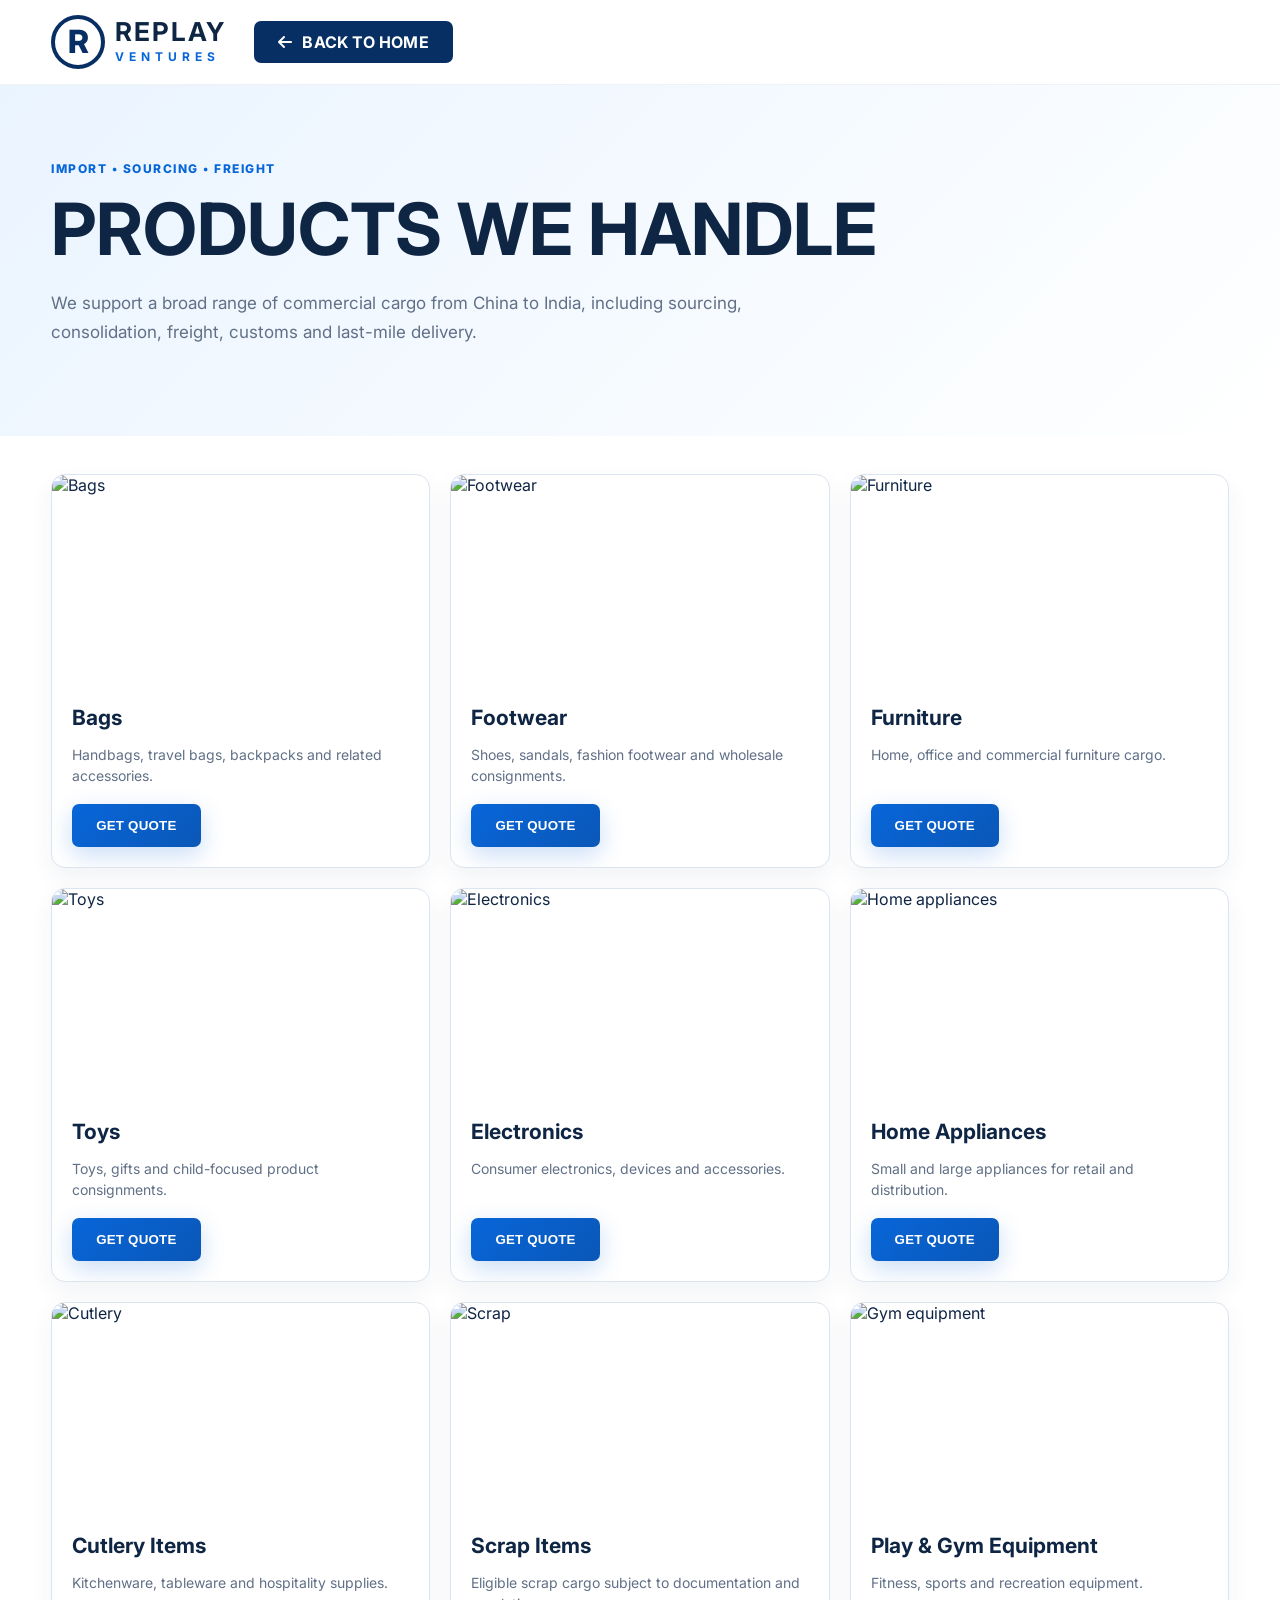
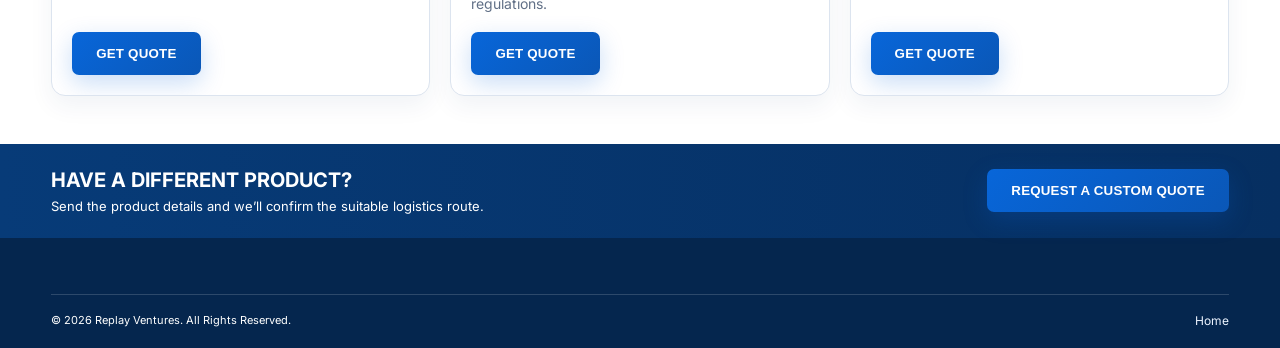
==== products.html @ 8b60a2f1 "Add files via upload" ====
<!DOCTYPE html>
<html lang="en">
<head>
  <meta charset="UTF-8">
  <meta name="viewport" content="width=device-width, initial-scale=1.0">
  <title>Products We Handle | Replay Ventures</title>
  <link rel="preconnect" href="https://fonts.googleapis.com">
  <link rel="preconnect" href="https://fonts.gstatic.com" crossorigin>
  <link href="https://fonts.googleapis.com/css2?family=Inter:wght@400;500;600;700;800&display=swap" rel="stylesheet">
  <link rel="stylesheet" href="https://cdnjs.cloudflare.com/ajax/libs/font-awesome/6.5.2/css/all.min.css">
  <link rel="stylesheet" href="styles.css">
</head>
<body>
<header class="site-header">
  <div class="container nav-wrap">
    <a href="index.html" class="brand"><span class="brand-mark">R</span><span><strong>REPLAY</strong><small>VENTURES</small></span></a>
    <a class="btn btn-darkblue" href="index.html"><i class="fa-solid fa-arrow-left"></i> Back to Home</a>
  </div>
</header>

<section class="products-hero">
  <div class="container">
    <span class="eyebrow">Import • Sourcing • Freight</span>
    <h1>Products We Handle</h1>
    <p>We support a broad range of commercial cargo from China to India, including sourcing, consolidation, freight, customs and last-mile delivery.</p>
  </div>
</section>

<section class="section">
  <div class="container products-page-grid">
    <article class="large-product"><img src="assets/bags.jpg" alt="Bags"><div><h2>Bags</h2><p>Handbags, travel bags, backpacks and related accessories.</p><button class="btn btn-primary quote-trigger" data-product="Bags">Get Quote</button></div></article>
    <article class="large-product"><img src="assets/footwear.jpg" alt="Footwear"><div><h2>Footwear</h2><p>Shoes, sandals, fashion footwear and wholesale consignments.</p><button class="btn btn-primary quote-trigger" data-product="Footwear">Get Quote</button></div></article>
    <article class="large-product"><img src="assets/furniture.jpg" alt="Furniture"><div><h2>Furniture</h2><p>Home, office and commercial furniture cargo.</p><button class="btn btn-primary quote-trigger" data-product="Furniture">Get Quote</button></div></article>
    <article class="large-product"><img src="assets/toys.jpg" alt="Toys"><div><h2>Toys</h2><p>Toys, gifts and child-focused product consignments.</p><button class="btn btn-primary quote-trigger" data-product="Toys">Get Quote</button></div></article>
    <article class="large-product"><img src="assets/electronics.jpg" alt="Electronics"><div><h2>Electronics</h2><p>Consumer electronics, devices and accessories.</p><button class="btn btn-primary quote-trigger" data-product="Electronics">Get Quote</button></div></article>
    <article class="large-product"><img src="assets/home-appliances.jpg" alt="Home appliances"><div><h2>Home Appliances</h2><p>Small and large appliances for retail and distribution.</p><button class="btn btn-primary quote-trigger" data-product="Home Appliances">Get Quote</button></div></article>
    <article class="large-product"><img src="assets/cutlery.jpg" alt="Cutlery"><div><h2>Cutlery Items</h2><p>Kitchenware, tableware and hospitality supplies.</p><button class="btn btn-primary quote-trigger" data-product="Cutlery Items">Get Quote</button></div></article>
    <article class="large-product"><img src="assets/scrap.jpg" alt="Scrap"><div><h2>Scrap Items</h2><p>Eligible scrap cargo subject to documentation and regulations.</p><button class="btn btn-primary quote-trigger" data-product="Scrap Items">Get Quote</button></div></article>
    <article class="large-product"><img src="assets/gym-equipment.jpg" alt="Gym equipment"><div><h2>Play &amp; Gym Equipment</h2><p>Fitness, sports and recreation equipment.</p><button class="btn btn-primary quote-trigger" data-product="Play & Gym Equipment">Get Quote</button></div></article>
  </div>
</section>

<section class="cta-strip">
  <div class="container cta-wrap">
    <div><h2>Have a different product?</h2><p>Send the product details and we’ll confirm the suitable logistics route.</p></div>
    <button class="btn btn-primary quote-trigger">Request a Custom Quote</button>
  </div>
</section>

<footer class="site-footer">
  <div class="container footer-bottom"><span>© 2026 Replay Ventures. All Rights Reserved.</span><a href="index.html">Home</a></div>
</footer>

<div class="modal" id="quoteModal" aria-hidden="true">
  <div class="modal-backdrop"></div>
  <div class="modal-card" role="dialog" aria-modal="true" aria-labelledby="quoteTitle">
    <button class="modal-close" id="quoteClose" aria-label="Close"><i class="fa-solid fa-xmark"></i></button>
    <div class="modal-head"><span class="eyebrow">China ↔ India Logistics</span><h2 id="quoteTitle">Request a Logistics Quote</h2><p>Tell us what you need to move and where it needs to go.</p></div>
    <form class="quote-form" id="quoteForm">
      <div class="form-grid">
        <label>Full Name<input type="text" name="name" required></label>
        <label>Company / Business<input type="text" name="company"></label>
        <label>Phone / WhatsApp<input type="tel" name="phone" required></label>
        <label>Email<input type="email" name="email"></label>
        <label>Service Required<select name="service" required><option value="">Select service</option><option>Sea Freight (FCL/LCL)</option><option>Air Cargo</option><option>Door to Door Delivery</option><option>Warehousing & Consolidation</option><option>Import & Customs Support</option><option>Product Sourcing from China</option></select></label>
        <label>Product / Cargo Type<input id="quoteProduct" type="text" name="product" required></label>
        <label>Origin<input type="text" name="origin"></label>
        <label>Destination<input type="text" name="destination"></label>
        <label>Approx. Weight<input type="text" name="weight"></label>
        <label>Approx. Volume / Quantity<input type="text" name="volume"></label>
      </div>
      <label>Additional Details<textarea name="message" rows="4"></textarea></label>
      <div class="quote-actions"><button class="btn btn-primary" type="submit"><i class="fa-brands fa-whatsapp"></i> Send Quote Request on WhatsApp</button></div>
    </form>
  </div>
</div>

<script src="script.js"></script>
</body>
</html>
---- styles.css ----
:root{
  --navy:#082f63;
  --navy-2:#05264e;
  --blue:#0866d9;
  --blue-2:#0a57b7;
  --sky:#eaf4ff;
  --red:#b92722;
  --ink:#0f2544;
  --muted:#617087;
  --line:#dce4ef;
  --white:#ffffff;
  --green:#10ad4b;
  --shadow:0 12px 35px rgba(7,47,99,.10);
}
*{box-sizing:border-box}
html{scroll-behavior:smooth}
body{margin:0;font-family:"Inter",sans-serif;color:var(--ink);background:#fff}
a{text-decoration:none;color:inherit}
img{max-width:100%;display:block}
.container{width:min(1180px,92%);margin:auto}
.center{text-align:center}
.section{padding:38px 0}
.section.compact{padding:25px 0}
.site-header{position:sticky;top:0;z-index:100;background:rgba(255,255,255,.97);border-bottom:1px solid #eef2f6;backdrop-filter:blur(12px)}
.nav-wrap{height:84px;display:flex;align-items:center;gap:28px}
.brand{display:flex;align-items:center;gap:10px;min-width:max-content}
.brand-mark{width:54px;height:54px;border:4px solid var(--navy);border-radius:50%;display:grid;place-items:center;font-weight:800;font-size:32px;color:var(--navy);line-height:1}
.brand strong{display:block;font-size:26px;letter-spacing:2px;line-height:.9}
.brand small{display:block;color:var(--blue);font-weight:700;letter-spacing:5px;font-size:12px;margin-top:6px}
.main-nav{display:flex;align-items:center;justify-content:center;gap:24px;flex:1;font-size:14px;font-weight:600}
.main-nav a{padding:31px 0;position:relative}
.main-nav a.active:after,.main-nav a:hover:after{content:"";position:absolute;left:0;right:0;bottom:22px;height:2px;background:var(--blue)}
.btn{display:inline-flex;align-items:center;justify-content:center;gap:10px;border:none;border-radius:7px;padding:14px 24px;font-weight:700;text-transform:uppercase;letter-spacing:.2px;cursor:pointer;transition:.25s}
.btn:hover{transform:translateY(-2px)}
.btn-primary{background:linear-gradient(135deg,var(--blue),var(--blue-2));color:white;box-shadow:0 8px 24px rgba(8,102,217,.22)}
.btn-dark{background:#062a57;color:#fff}
.btn-darkblue{background:var(--navy);color:#fff;padding:11px 24px}
.btn-outline-light{border:1px solid rgba(255,255,255,.7);color:white;background:transparent}
.nav-cta{white-space:nowrap}
.mobile-toggle{display:none;border:0;background:transparent;font-size:24px;color:var(--navy)}

.hero{min-height:430px;position:relative;display:grid;place-items:center;overflow:hidden;background:
linear-gradient(90deg,rgba(241,246,251,.92) 0%,rgba(255,255,255,.55) 43%,rgba(233,242,251,.80) 100%),
url("https://images.unsplash.com/photo-1578575437130-527eed3abbec?auto=format&fit=crop&w=1800&q=82") center/cover no-repeat}
.hero:before{content:"";position:absolute;inset:auto -8% -130px auto;width:500px;height:500px;border-radius:50%;background:radial-gradient(circle,rgba(255,186,109,.42),transparent 64%)}
.hero-content{position:relative;z-index:2;text-align:center;padding:35px 0}
.route-line{font-size:20px;font-weight:800;letter-spacing:.5px;margin-bottom:5px}
.route-line span{margin:0 14px}
.hero h1{text-transform:uppercase;font-size:clamp(40px,5vw,67px);line-height:.98;margin:0 auto 14px;max-width:920px;letter-spacing:-2.4px}
.hero p{font-size:18px;max-width:650px;margin:0 auto 18px;line-height:1.55}
.hero-benefits{display:flex;justify-content:center;gap:38px;flex-wrap:wrap;margin:24px 0}
.hero-benefits>div{display:flex;align-items:center;gap:11px;text-align:left;font-size:13px;font-weight:600}
.hero-benefits i{font-size:29px;color:var(--navy)}
.hero-actions{display:flex;justify-content:center;gap:14px;flex-wrap:wrap}
.section-heading{display:flex;align-items:center;justify-content:center;gap:16px;text-transform:uppercase;margin-bottom:20px}
.section-heading h2{font-size:22px;margin:0;letter-spacing:.3px}
.section-heading>span{width:36px;height:1px;background:#68809f}
.section-heading.small h2{font-size:20px}
.supply-grid{display:grid;grid-template-columns:1fr 230px 1fr;gap:26px;align-items:center}
.operation-card{border-radius:12px;padding:25px 28px;min-height:260px;position:relative;overflow:hidden}
.operation-card:after{content:"";position:absolute;width:180px;height:180px;border-radius:50%;right:-50px;bottom:-80px;opacity:.12}
.china-card{background:linear-gradient(135deg,#fff0ef,#fff8f8)}
.china-card:after{background:var(--red)}
.india-card{background:linear-gradient(135deg,#edf6ff,#f6fbff)}
.india-card:after{background:var(--blue)}
.operation-head{display:flex;align-items:center;gap:12px;margin-bottom:14px}
.operation-head h3{margin:0;font-size:22px}
.operation-head p{margin:4px 0 0}
.china-card .operation-head h3{color:var(--red)}
.mini-logo{width:54px;height:54px;border-radius:12px;display:grid;place-items:center;color:white;font-size:25px;font-weight:800}
.mini-logo.dark{background:#181818}
.mini-logo.blue{background:var(--navy)}
.check-list{list-style:none;padding:0;margin:15px 0 18px}
.check-list li{margin:10px 0;font-size:14px}
.check-list li:before{content:"✓";display:inline-grid;place-items:center;width:18px;height:18px;border-radius:50%;color:white;font-size:11px;font-weight:800;margin-right:9px}
.check-list.red li:before{background:var(--red)}
.check-list.blue li:before{background:var(--blue)}
.location{font-weight:700;font-size:13px}
.location i{margin-right:8px}
.ship-bridge{text-align:center;position:relative}
.ship-circle{width:150px;height:150px;border:6px solid var(--blue);border-radius:50%;display:grid;place-items:center;margin:0 auto 12px;background:radial-gradient(circle at 40% 30%,#e8f5ff,#c7e0f3)}
.ship-circle i{font-size:68px;color:var(--navy)}
.ship-bridge h3{text-transform:uppercase;font-size:16px;margin:0}
.ship-bridge p{font-size:13px;margin:5px 0}
.dashed-line{position:absolute;top:72px;width:72px;border-top:2px dashed var(--navy)}
.dashed-line.left{left:-26px}
.dashed-line.right{right:-26px}
.services-grid{display:grid;grid-template-columns:repeat(6,1fr);gap:12px}
.service-card{min-height:135px;border:1px solid var(--line);border-radius:8px;display:flex;align-items:center;justify-content:center;flex-direction:column;gap:14px;padding:14px;background:white;transition:.25s}
.service-card:hover{transform:translateY(-4px);box-shadow:var(--shadow);border-color:#bed5ee}
.service-card i{font-size:37px;color:var(--blue)}
.service-card h3{font-size:13px;text-align:center;text-transform:uppercase;line-height:1.25;margin:0}
.product-grid{display:grid;grid-template-columns:repeat(9,1fr);gap:10px;margin-bottom:18px}
.product-card{text-align:center}
.product-visual{height:112px;border-radius:9px;background:linear-gradient(145deg,#f0f2f5,#fff);display:grid;place-items:center;border:1px solid #e5eaf0}
.product-visual i{font-size:45px;color:#536b86}
.product-visual.bag i{color:#a5282f}
.product-card h3{font-size:11px;text-transform:uppercase;margin:9px 0 0}
.triple-grid{display:grid;grid-template-columns:1.65fr .85fr 1fr;gap:18px;align-items:stretch}
.process-card{background:#f8fafc;border-radius:12px;padding:18px}
.process-row{display:flex;align-items:center;justify-content:space-between;gap:7px}
.process-step{text-align:center;min-width:68px}
.process-step>i{font-size:30px;color:var(--navy)}
.process-step b{display:grid;place-items:center;width:22px;height:22px;border-radius:50%;background:var(--blue);color:white;margin:7px auto;font-size:11px}
.process-step span{font-size:9px;font-weight:700;text-transform:uppercase;line-height:1.25;display:block}
.connector{font-size:10px}
.why-card,.track-card{border-radius:12px;overflow:hidden;color:white}
.why-card{background:linear-gradient(145deg,#0b3a73,#052953);padding:24px}
.why-card h2,.track-card h2{margin:0 0 15px;font-size:20px;text-transform:uppercase}
.why-card ul{list-style:none;padding:0;margin:0}
.why-card li{font-size:12px;margin:11px 0}
.why-card li:before{content:"✓";width:16px;height:16px;border-radius:50%;display:inline-grid;place-items:center;background:#fff;color:var(--navy);font-size:10px;font-weight:800;margin-right:8px}
.track-card{position:relative;background:
linear-gradient(rgba(5,39,78,.88),rgba(5,39,78,.90)),
url("https://images.unsplash.com/photo-1494412574643-ff11b0a5c1c3?auto=format&fit=crop&w=900&q=80") center/cover no-repeat}
.track-inner{padding:24px}
.track-card p{font-size:11px}
.track-card form{display:flex;flex-direction:column;gap:10px}
.track-card input{border:0;border-radius:6px;padding:13px 14px;font:inherit}
.track-card small{display:block;margin-top:10px;min-height:16px}
.cta-strip{background:linear-gradient(90deg,#073b78,#062f61);color:white;padding:24px 0;margin-top:10px}
.cta-wrap,.cta-copy,.cta-actions{display:flex;align-items:center}
.cta-wrap{justify-content:space-between;gap:20px}
.cta-copy{gap:22px}
.support-icon{width:62px;height:62px;background:var(--blue);display:grid;place-items:center;border-radius:50%;font-size:28px}
.cta-strip h2{font-size:20px;text-transform:uppercase;margin:0 0 6px}
.cta-strip p{margin:0;font-size:13px}
.cta-actions{gap:14px}
.site-footer{background:#05264e;color:white;padding:32px 0 18px}
.footer-grid{display:grid;grid-template-columns:1.1fr 1fr .8fr 1fr;gap:30px}
.footer-brand .brand-mark{border-color:#fff;color:#fff}
.footer-brand strong{color:#fff}
.site-footer p,.site-footer small,.site-footer a{font-size:12px;line-height:1.6;color:#edf4ff}
.site-footer h3{font-size:13px;text-transform:uppercase;margin:0 0 3px}
.footer-grid>div:not(:first-child){border-left:1px solid rgba(255,255,255,.2);padding-left:24px}
.quick-links{display:grid;grid-template-columns:1fr 1fr;gap:8px 16px}
.footer-bottom{border-top:1px solid rgba(255,255,255,.16);margin-top:24px;padding-top:16px;display:flex;align-items:center;justify-content:space-between;font-size:11px}
.socials{display:flex;gap:17px;font-size:16px}
.floating-whatsapp{position:fixed;right:20px;bottom:20px;width:58px;height:58px;border-radius:50%;display:grid;place-items:center;background:#19b954;color:#fff;font-size:29px;box-shadow:0 12px 30px rgba(0,0,0,.22);z-index:90}

@media (max-width:1000px){
  .main-nav{position:absolute;top:84px;left:0;right:0;background:#fff;display:none;flex-direction:column;gap:0;padding:12px 5% 22px;box-shadow:0 18px 30px rgba(0,0,0,.08)}
  .main-nav.open{display:flex}
  .main-nav a{padding:11px 0;width:100%}
  .main-nav a.active:after,.main-nav a:hover:after{bottom:5px}
  .mobile-toggle{display:block;margin-left:auto}
  .nav-cta{display:none}
  .supply-grid{grid-template-columns:1fr}
  .ship-bridge{order:2}
  .china-card{order:1}.india-card{order:3}
  .dashed-line{display:none}
  .services-grid{grid-template-columns:repeat(3,1fr)}
  .product-grid{grid-template-columns:repeat(3,1fr)}
  .triple-grid{grid-template-columns:1fr}
  .footer-grid{grid-template-columns:1fr 1fr}
  .footer-grid>div:not(:first-child){border-left:0;padding-left:0}
}
@media (max-width:700px){
  .nav-wrap{height:72px}
  .brand-mark{width:44px;height:44px;font-size:26px}
  .brand strong{font-size:21px}
  .brand small{font-size:9px;letter-spacing:3px}
  .main-nav{top:72px}
  .hero{min-height:570px}
  .hero h1{font-size:39px}
  .hero-benefits{gap:18px;display:grid;grid-template-columns:1fr 1fr}
  .services-grid{grid-template-columns:repeat(2,1fr)}
  .product-grid{grid-template-columns:repeat(2,1fr)}
  .process-row{overflow-x:auto;padding-bottom:10px}
  .cta-wrap{flex-direction:column;align-items:flex-start}
  .cta-actions{width:100%;flex-wrap:wrap}
  .footer-grid{grid-template-columns:1fr}
  .footer-bottom{flex-direction:column;gap:12px;align-items:flex-start}
}


/* V2: local photos, products page and quote modal */
.ship-circle{overflow:hidden}
.ship-circle img{width:100%;height:100%;object-fit:cover}
.product-card img{width:100%;height:112px;object-fit:cover;border-radius:9px;border:1px solid #e5eaf0;background:#f3f5f7}
.products-hero{padding:72px 0;background:linear-gradient(135deg,#eaf4ff,#fff)}
.products-hero h1{font-size:clamp(42px,6vw,72px);margin:8px 0 10px;text-transform:uppercase}
.products-hero p{max-width:760px;font-size:17px;line-height:1.7;color:var(--muted)}
.eyebrow{display:inline-block;font-weight:800;text-transform:uppercase;letter-spacing:1.5px;color:var(--blue);font-size:12px}
.products-page-grid{display:grid;grid-template-columns:repeat(3,1fr);gap:20px}
.large-product{border:1px solid var(--line);border-radius:14px;overflow:hidden;background:#fff;box-shadow:0 10px 25px rgba(7,47,99,.06)}
.large-product img{width:100%;height:210px;object-fit:cover}
.large-product>div{padding:20px}
.large-product h2{margin:0 0 8px;font-size:21px}
.large-product p{color:var(--muted);font-size:14px;min-height:46px;line-height:1.55}

.modal{position:fixed;inset:0;z-index:500;display:none;align-items:center;justify-content:center;padding:24px}
.modal.open{display:flex}
.modal-backdrop{position:absolute;inset:0;background:rgba(4,22,45,.72);backdrop-filter:blur(6px)}
.modal-card{position:relative;z-index:1;background:#fff;width:min(920px,100%);max-height:92vh;overflow:auto;border-radius:18px;padding:30px;box-shadow:0 35px 90px rgba(0,0,0,.28)}
.modal-close{position:absolute;right:18px;top:18px;border:0;background:#eef4fb;color:var(--navy);width:38px;height:38px;border-radius:50%;cursor:pointer;font-size:18px}
.modal-head{padding-right:45px;margin-bottom:20px}
.modal-head h2{font-size:32px;margin:6px 0 8px}
.modal-head p{margin:0;color:var(--muted);line-height:1.6}
.quote-form label{display:flex;flex-direction:column;gap:7px;font-size:12px;font-weight:700;color:var(--navy)}
.form-grid{display:grid;grid-template-columns:repeat(2,1fr);gap:16px;margin-bottom:16px}
.quote-form input,.quote-form select,.quote-form textarea{width:100%;border:1px solid #ccd7e4;border-radius:8px;padding:12px 13px;font:inherit;color:var(--ink);background:#fff}
.quote-form textarea{resize:vertical}
.quote-actions{margin-top:18px;display:flex;flex-direction:column;align-items:flex-start;gap:9px}
.quote-actions small{color:var(--muted);font-weight:500}
body.modal-open{overflow:hidden}

@media(max-width:850px){
  .products-page-grid{grid-template-columns:repeat(2,1fr)}
}
@media(max-width:620px){
  .products-page-grid{grid-template-columns:1fr}
  .form-grid{grid-template-columns:1fr}
  .modal-card{padding:22px 18px}
  .modal-head h2{font-size:26px}
}
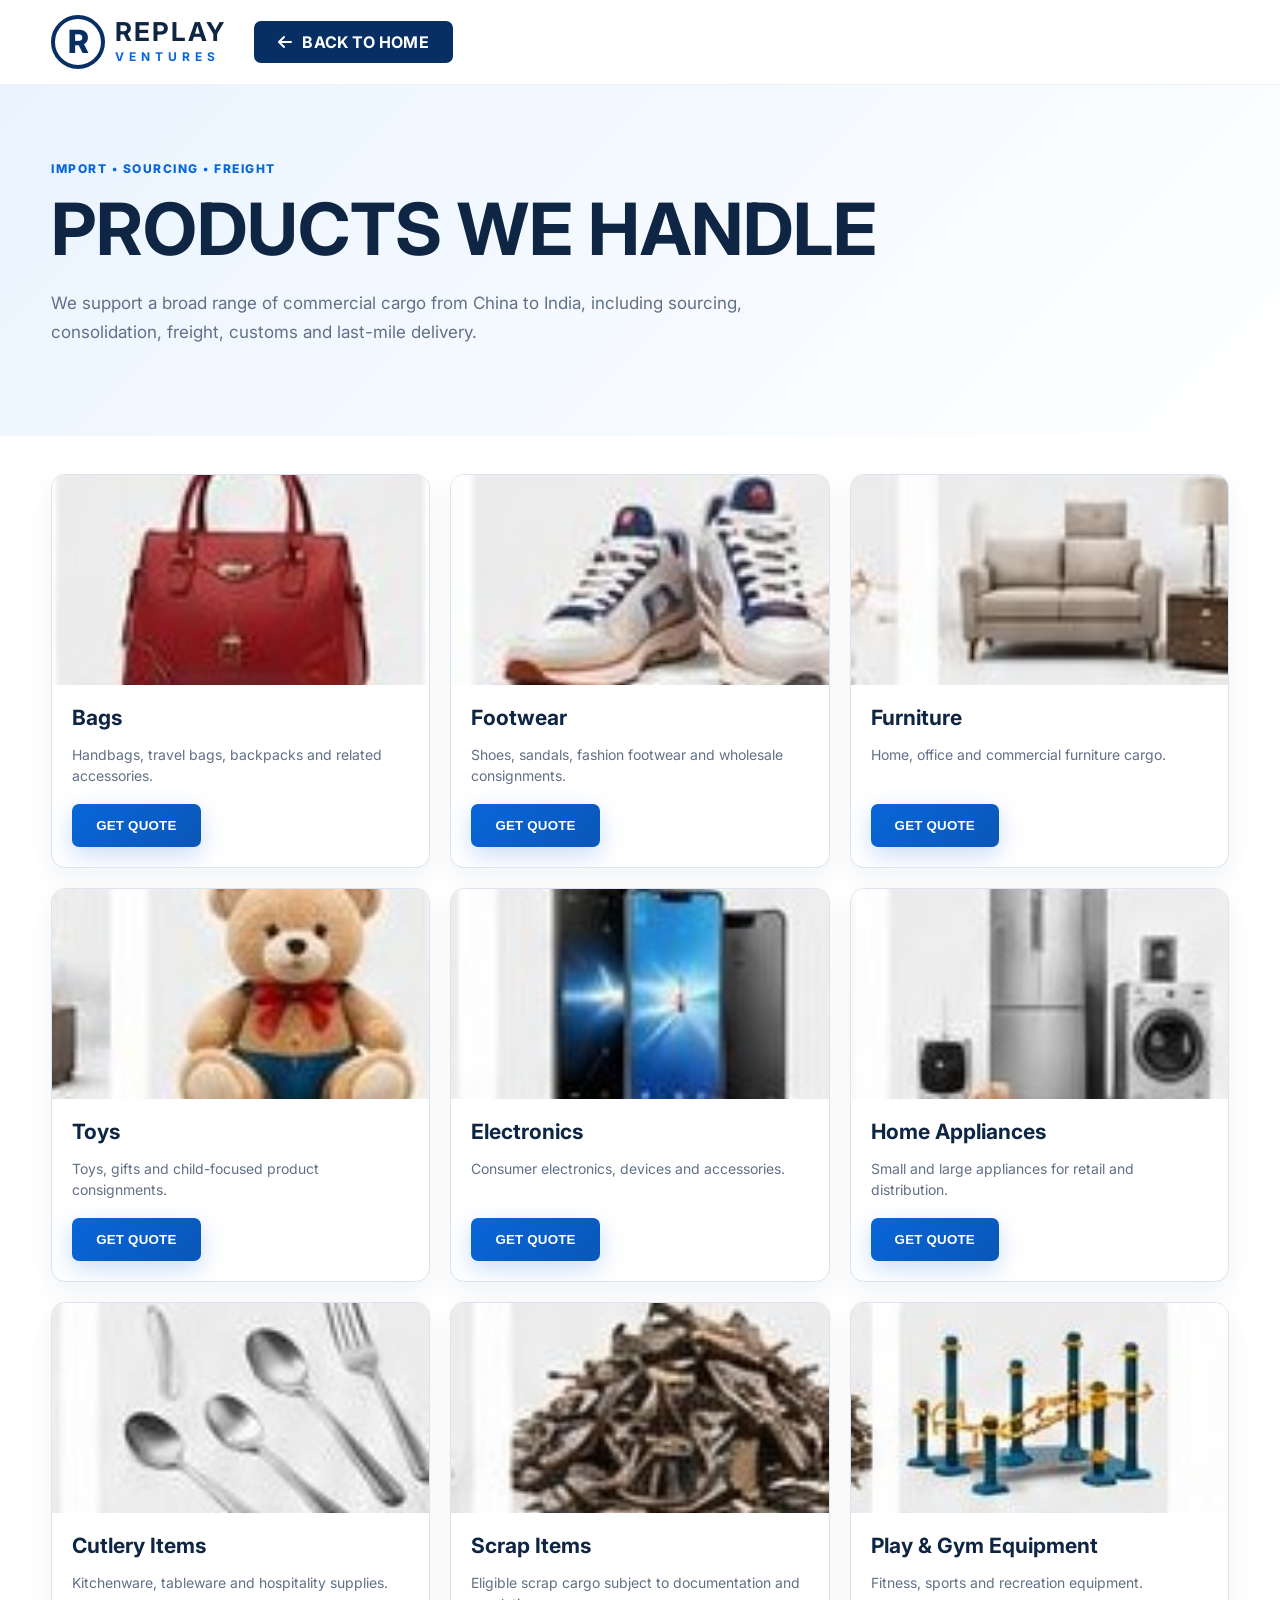
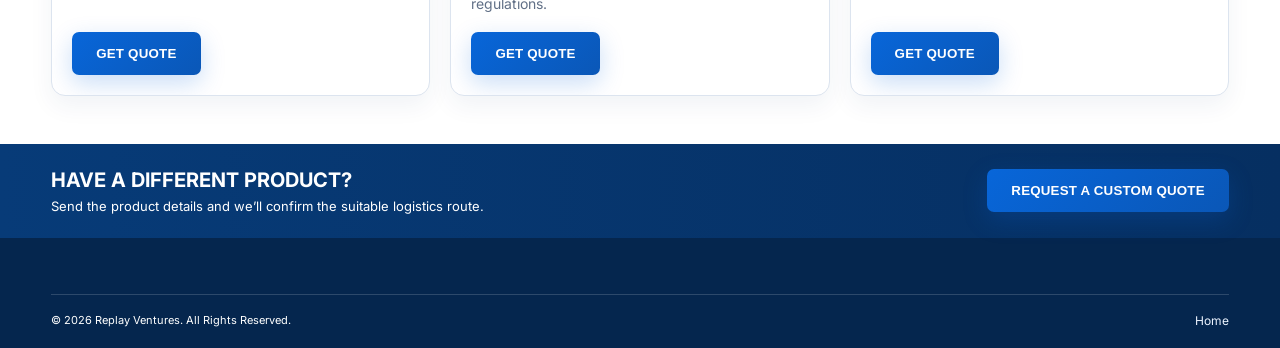
==== commit 35b7cbc2: "Add files via upload" ====
--- a/products.html
+++ b/products.html
@@ -28,15 +28,15 @@
 
 <section class="section">
   <div class="container products-page-grid">
-    <article class="large-product"><img src="assets/bags.jpg" alt="Bags"><div><h2>Bags</h2><p>Handbags, travel bags, backpacks and related accessories.</p><button class="btn btn-primary quote-trigger" data-product="Bags">Get Quote</button></div></article>
-    <article class="large-product"><img src="assets/footwear.jpg" alt="Footwear"><div><h2>Footwear</h2><p>Shoes, sandals, fashion footwear and wholesale consignments.</p><button class="btn btn-primary quote-trigger" data-product="Footwear">Get Quote</button></div></article>
-    <article class="large-product"><img src="assets/furniture.jpg" alt="Furniture"><div><h2>Furniture</h2><p>Home, office and commercial furniture cargo.</p><button class="btn btn-primary quote-trigger" data-product="Furniture">Get Quote</button></div></article>
-    <article class="large-product"><img src="assets/toys.jpg" alt="Toys"><div><h2>Toys</h2><p>Toys, gifts and child-focused product consignments.</p><button class="btn btn-primary quote-trigger" data-product="Toys">Get Quote</button></div></article>
-    <article class="large-product"><img src="assets/electronics.jpg" alt="Electronics"><div><h2>Electronics</h2><p>Consumer electronics, devices and accessories.</p><button class="btn btn-primary quote-trigger" data-product="Electronics">Get Quote</button></div></article>
-    <article class="large-product"><img src="assets/home-appliances.jpg" alt="Home appliances"><div><h2>Home Appliances</h2><p>Small and large appliances for retail and distribution.</p><button class="btn btn-primary quote-trigger" data-product="Home Appliances">Get Quote</button></div></article>
-    <article class="large-product"><img src="assets/cutlery.jpg" alt="Cutlery"><div><h2>Cutlery Items</h2><p>Kitchenware, tableware and hospitality supplies.</p><button class="btn btn-primary quote-trigger" data-product="Cutlery Items">Get Quote</button></div></article>
-    <article class="large-product"><img src="assets/scrap.jpg" alt="Scrap"><div><h2>Scrap Items</h2><p>Eligible scrap cargo subject to documentation and regulations.</p><button class="btn btn-primary quote-trigger" data-product="Scrap Items">Get Quote</button></div></article>
-    <article class="large-product"><img src="assets/gym-equipment.jpg" alt="Gym equipment"><div><h2>Play &amp; Gym Equipment</h2><p>Fitness, sports and recreation equipment.</p><button class="btn btn-primary quote-trigger" data-product="Play & Gym Equipment">Get Quote</button></div></article>
+    <article class="large-product"><img src="bags.jpg" alt="Bags"><div><h2>Bags</h2><p>Handbags, travel bags, backpacks and related accessories.</p><button class="btn btn-primary quote-trigger" data-product="Bags">Get Quote</button></div></article>
+    <article class="large-product"><img src="footwear.jpg" alt="Footwear"><div><h2>Footwear</h2><p>Shoes, sandals, fashion footwear and wholesale consignments.</p><button class="btn btn-primary quote-trigger" data-product="Footwear">Get Quote</button></div></article>
+    <article class="large-product"><img src="furniture.jpg" alt="Furniture"><div><h2>Furniture</h2><p>Home, office and commercial furniture cargo.</p><button class="btn btn-primary quote-trigger" data-product="Furniture">Get Quote</button></div></article>
+    <article class="large-product"><img src="toys.jpg" alt="Toys"><div><h2>Toys</h2><p>Toys, gifts and child-focused product consignments.</p><button class="btn btn-primary quote-trigger" data-product="Toys">Get Quote</button></div></article>
+    <article class="large-product"><img src="electronics.jpg" alt="Electronics"><div><h2>Electronics</h2><p>Consumer electronics, devices and accessories.</p><button class="btn btn-primary quote-trigger" data-product="Electronics">Get Quote</button></div></article>
+    <article class="large-product"><img src="home-appliances.jpg" alt="Home appliances"><div><h2>Home Appliances</h2><p>Small and large appliances for retail and distribution.</p><button class="btn btn-primary quote-trigger" data-product="Home Appliances">Get Quote</button></div></article>
+    <article class="large-product"><img src="cutlery.jpg" alt="Cutlery"><div><h2>Cutlery Items</h2><p>Kitchenware, tableware and hospitality supplies.</p><button class="btn btn-primary quote-trigger" data-product="Cutlery Items">Get Quote</button></div></article>
+    <article class="large-product"><img src="scrap.jpg" alt="Scrap"><div><h2>Scrap Items</h2><p>Eligible scrap cargo subject to documentation and regulations.</p><button class="btn btn-primary quote-trigger" data-product="Scrap Items">Get Quote</button></div></article>
+    <article class="large-product"><img src="gym-equipment.jpg" alt="Gym equipment"><div><h2>Play &amp; Gym Equipment</h2><p>Fitness, sports and recreation equipment.</p><button class="btn btn-primary quote-trigger" data-product="Play & Gym Equipment">Get Quote</button></div></article>
   </div>
 </section>
 
